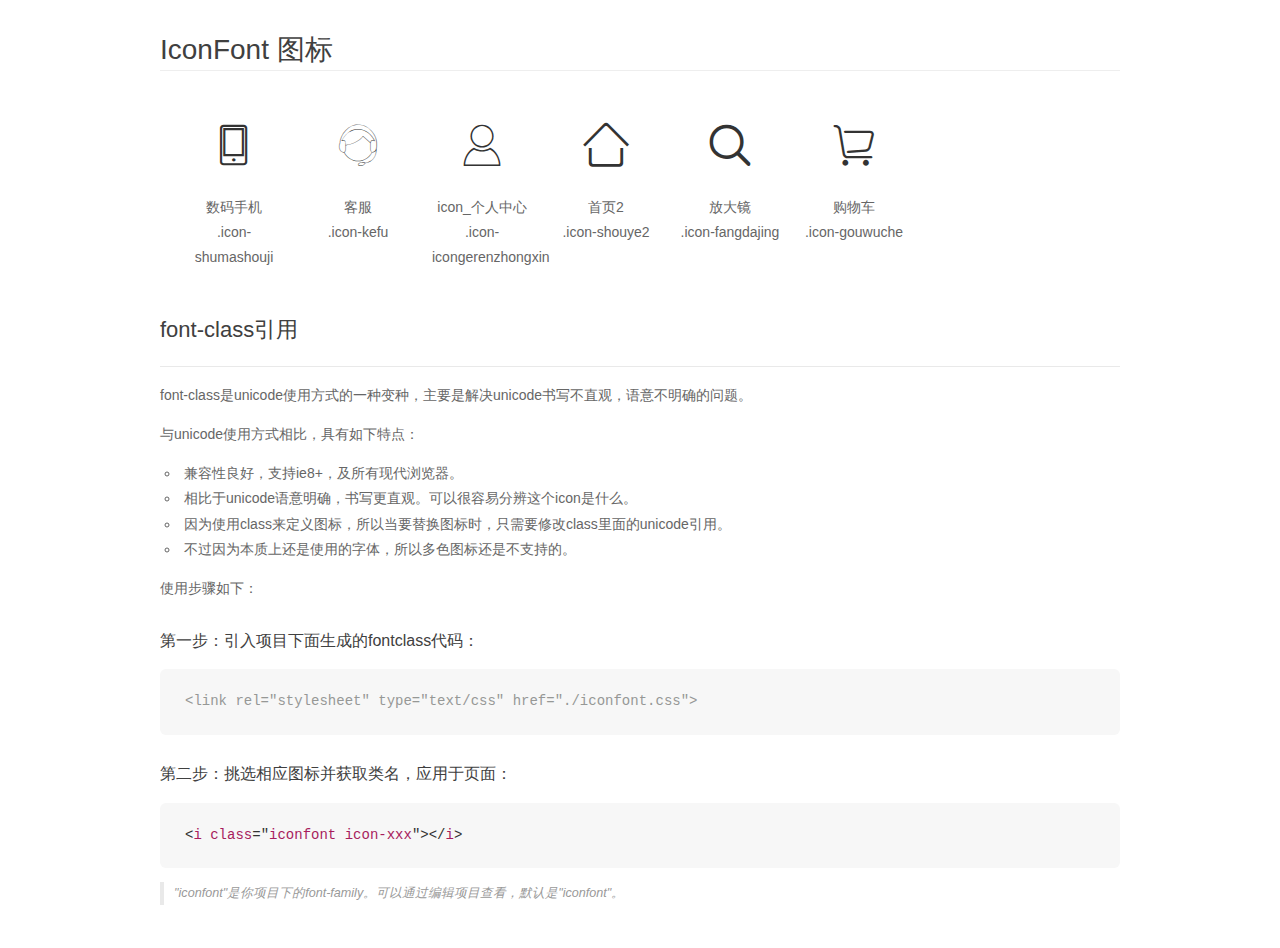
==== font/demo_fontclass.html @ 1be8b359 "first update" ====
<!DOCTYPE html>
<html>
<head>
    <meta charset="utf-8"/>
    <title>IconFont</title>
    <link rel="stylesheet" href="demo.css">
    <link rel="stylesheet" href="iconfont.css">
</head>
<body>
    <div class="main markdown">
        <h1>IconFont 图标</h1>
        <ul class="icon_lists clear">
            
                <li>
                <i class="icon iconfont icon-shumashouji"></i>
                    <div class="name">数码手机</div>
                    <div class="fontclass">.icon-shumashouji</div>
                </li>
            
                <li>
                <i class="icon iconfont icon-kefu"></i>
                    <div class="name">客服</div>
                    <div class="fontclass">.icon-kefu</div>
                </li>
            
                <li>
                <i class="icon iconfont icon-icongerenzhongxin"></i>
                    <div class="name">icon_个人中心</div>
                    <div class="fontclass">.icon-icongerenzhongxin</div>
                </li>
            
                <li>
                <i class="icon iconfont icon-shouye2"></i>
                    <div class="name">首页2</div>
                    <div class="fontclass">.icon-shouye2</div>
                </li>
            
                <li>
                <i class="icon iconfont icon-fangdajing"></i>
                    <div class="name">放大镜</div>
                    <div class="fontclass">.icon-fangdajing</div>
                </li>
            
                <li>
                <i class="icon iconfont icon-gouwuche"></i>
                    <div class="name">购物车</div>
                    <div class="fontclass">.icon-gouwuche</div>
                </li>
            
        </ul>

        <h2 id="font-class-">font-class引用</h2>
        <hr>

        <p>font-class是unicode使用方式的一种变种，主要是解决unicode书写不直观，语意不明确的问题。</p>
        <p>与unicode使用方式相比，具有如下特点：</p>
        <ul>
        <li>兼容性良好，支持ie8+，及所有现代浏览器。</li>
        <li>相比于unicode语意明确，书写更直观。可以很容易分辨这个icon是什么。</li>
        <li>因为使用class来定义图标，所以当要替换图标时，只需要修改class里面的unicode引用。</li>
        <li>不过因为本质上还是使用的字体，所以多色图标还是不支持的。</li>
        </ul>
        <p>使用步骤如下：</p>
        <h3 id="-fontclass-">第一步：引入项目下面生成的fontclass代码：</h3>


        <pre><code class="lang-js hljs javascript"><span class="hljs-comment">&lt;link rel="stylesheet" type="text/css" href="./iconfont.css"&gt;</span></code></pre>
        <h3 id="-">第二步：挑选相应图标并获取类名，应用于页面：</h3>
        <pre><code class="lang-css hljs">&lt;<span class="hljs-selector-tag">i</span> <span class="hljs-selector-tag">class</span>="<span class="hljs-selector-tag">iconfont</span> <span class="hljs-selector-tag">icon-xxx</span>"&gt;&lt;/<span class="hljs-selector-tag">i</span>&gt;</code></pre>
        <blockquote>
        <p>"iconfont"是你项目下的font-family。可以通过编辑项目查看，默认是"iconfont"。</p>
        </blockquote>
    </div>
</body>
</html>
---- font/demo.css ----
*{margin: 0;padding: 0;list-style: none;}
/*
KISSY CSS Reset
理念：1. reset 的目的不是清除浏览器的默认样式，这仅是部分工作。清除和重置是紧密不可分的。
2. reset 的目的不是让默认样式在所有浏览器下一致，而是减少默认样式有可能带来的问题。
3. reset 期望提供一套普适通用的基础样式。但没有银弹，推荐根据具体需求，裁剪和修改后再使用。
特色：1. 适应中文；2. 基于最新主流浏览器。
维护：玉伯<lifesinger@gmail.com>, 正淳<ragecarrier@gmail.com>
 */

/** 清除内外边距 **/
body, h1, h2, h3, h4, h5, h6, hr, p, blockquote, /* structural elements 结构元素 */
dl, dt, dd, ul, ol, li, /* list elements 列表元素 */
pre, /* text formatting elements 文本格式元素 */
form, fieldset, legend, button, input, textarea, /* form elements 表单元素 */
th, td /* table elements 表格元素 */ {
  margin: 0;
  padding: 0;
}

/** 设置默认字体 **/
body,
button, input, select, textarea /* for ie */ {
  font: 12px/1.5 tahoma, arial, \5b8b\4f53, sans-serif;
}
h1, h2, h3, h4, h5, h6 { font-size: 100%; }
address, cite, dfn, em, var { font-style: normal; } /* 将斜体扶正 */
code, kbd, pre, samp { font-family: courier new, courier, monospace; } /* 统一等宽字体 */
small { font-size: 12px; } /* 小于 12px 的中文很难阅读，让 small 正常化 */

/** 重置列表元素 **/
ul, ol { list-style: none; }

/** 重置文本格式元素 **/
a { text-decoration: none; }
a:hover { text-decoration: underline; }


/** 重置表单元素 **/
legend { color: #000; } /* for ie6 */
fieldset, img { border: 0; } /* img 搭车：让链接里的 img 无边框 */
button, input, select, textarea { font-size: 100%; } /* 使得表单元素在 ie 下能继承字体大小 */
/* 注：optgroup 无法扶正 */

/** 重置表格元素 **/
table { border-collapse: collapse; border-spacing: 0; }

/* 清除浮动 */
.ks-clear:after, .clear:after {
  content: '\20';
  display: block;
  height: 0;
  clear: both;
}
.ks-clear, .clear {
  *zoom: 1;
}

.main {
  padding: 30px 100px;
width: 960px;
margin: 0 auto;
}
.main h1{font-size:36px; color:#333; text-align:left;margin-bottom:30px; border-bottom: 1px solid #eee;}

.helps{margin-top:40px;}
.helps pre{
  padding:20px;
  margin:10px 0;
  border:solid 1px #e7e1cd;
  background-color: #fffdef;
  overflow: auto;
}

.icon_lists{
  width: 100% !important;

}

.icon_lists li{
  float:left;
  width: 100px;
  height:180px;
  text-align: center;
  list-style: none !important;
}
.icon_lists .icon{
  font-size: 42px;
  line-height: 100px;
  margin: 10px 0;
  color:#333;
  -webkit-transition: font-size 0.25s ease-out 0s;
  -moz-transition: font-size 0.25s ease-out 0s;
  transition: font-size 0.25s ease-out 0s;

}
.icon_lists .icon:hover{
  font-size: 100px;
}



.markdown {
  color: #666;
  font-size: 14px;
  line-height: 1.8;
}

.highlight {
  line-height: 1.5;
}

.markdown img {
  vertical-align: middle;
  max-width: 100%;
}

.markdown h1 {
  color: #404040;
  font-weight: 500;
  line-height: 40px;
  margin-bottom: 24px;
}

.markdown h2,
.markdown h3,
.markdown h4,
.markdown h5,
.markdown h6 {
  color: #404040;
  margin: 1.6em 0 0.6em 0;
  font-weight: 500;
  clear: both;
}

.markdown h1 {
  font-size: 28px;
}

.markdown h2 {
  font-size: 22px;
}

.markdown h3 {
  font-size: 16px;
}

.markdown h4 {
  font-size: 14px;
}

.markdown h5 {
  font-size: 12px;
}

.markdown h6 {
  font-size: 12px;
}

.markdown hr {
  height: 1px;
  border: 0;
  background: #e9e9e9;
  margin: 16px 0;
  clear: both;
}

.markdown p,
.markdown pre {
  margin: 1em 0;
}

.markdown > p,
.markdown > blockquote,
.markdown > .highlight,
.markdown > ol,
.markdown > ul {
  width: 80%;
}

.markdown ul > li {
  list-style: circle;
}

.markdown > ul li,
.markdown blockquote ul > li {
  margin-left: 20px;
  padding-left: 4px;
}

.markdown > ul li p,
.markdown > ol li p {
  margin: 0.6em 0;
}

.markdown ol > li {
  list-style: decimal;
}

.markdown > ol li,
.markdown blockquote ol > li {
  margin-left: 20px;
  padding-left: 4px;
}

.markdown code {
  margin: 0 3px;
  padding: 0 5px;
  background: #eee;
  border-radius: 3px;
}

.markdown pre {
  border-radius: 6px;
  background: #f7f7f7;
  padding: 20px;
}

.markdown pre code {
  border: none;
  background: #f7f7f7;
  margin: 0;
}

.markdown strong,
.markdown b {
  font-weight: 600;
}

.markdown > table {
  border-collapse: collapse;
  border-spacing: 0px;
  empty-cells: show;
  border: 1px solid #e9e9e9;
  width: 95%;
  margin-bottom: 24px;
}

.markdown > table th {
  white-space: nowrap;
  color: #333;
  font-weight: 600;

}

.markdown > table th,
.markdown > table td {
  border: 1px solid #e9e9e9;
  padding: 8px 16px;
  text-align: left;
}

.markdown > table th {
  background: #F7F7F7;
}

.markdown blockquote {
  font-size: 90%;
  color: #999;
  border-left: 4px solid #e9e9e9;
  padding-left: 0.8em;
  margin: 1em 0;
  font-style: italic;
}

.markdown blockquote p {
  margin: 0;
}

.markdown .anchor {
  opacity: 0;
  transition: opacity 0.3s ease;
  margin-left: 8px;
}

.markdown .waiting {
  color: #ccc;
}

.markdown h1:hover .anchor,
.markdown h2:hover .anchor,
.markdown h3:hover .anchor,
.markdown h4:hover .anchor,
.markdown h5:hover .anchor,
.markdown h6:hover .anchor {
  opacity: 1;
  display: inline-block;
}

.markdown > br,
.markdown > p > br {
  clear: both;
}


.hljs {
  display: block;
  background: white;
  padding: 0.5em;
  color: #333333;
  overflow-x: auto;
}

.hljs-comment,
.hljs-meta {
  color: #969896;
}

.hljs-string,
.hljs-variable,
.hljs-template-variable,
.hljs-strong,
.hljs-emphasis,
.hljs-quote {
  color: #df5000;
}

.hljs-keyword,
.hljs-selector-tag,
.hljs-type {
  color: #a71d5d;
}

.hljs-literal,
.hljs-symbol,
.hljs-bullet,
.hljs-attribute {
  color: #0086b3;
}

.hljs-section,
.hljs-name {
  color: #63a35c;
}

.hljs-tag {
  color: #333333;
}

.hljs-title,
.hljs-attr,
.hljs-selector-id,
.hljs-selector-class,
.hljs-selector-attr,
.hljs-selector-pseudo {
  color: #795da3;
}

.hljs-addition {
  color: #55a532;
  background-color: #eaffea;
}

.hljs-deletion {
  color: #bd2c00;
  background-color: #ffecec;
}

.hljs-link {
  text-decoration: underline;
}

pre{
  background: #fff;
}
---- font/iconfont.css ----
@font-face {font-family: "iconfont";
  src: url('iconfont.eot?t=1530709563068'); /* IE9*/
  src: url('iconfont.eot?t=1530709563068#iefix') format('embedded-opentype'), /* IE6-IE8 */
  url('[data-uri]') format('woff'),
  url('iconfont.ttf?t=1530709563068') format('truetype'), /* chrome, firefox, opera, Safari, Android, iOS 4.2+*/
  url('iconfont.svg?t=1530709563068#iconfont') format('svg'); /* iOS 4.1- */
}

.iconfont {
  font-family:"iconfont" !important;
  font-size:16px;
  font-style:normal;
  -webkit-font-smoothing: antialiased;
  -moz-osx-font-smoothing: grayscale;
}

.icon-shumashouji:before { content: "\e600"; }

.icon-kefu:before { content: "\e61a"; }

.icon-icongerenzhongxin:before { content: "\e629"; }

.icon-shouye2:before { content: "\e606"; }

.icon-fangdajing:before { content: "\e6e4"; }

.icon-gouwuche:before { content: "\e605"; }
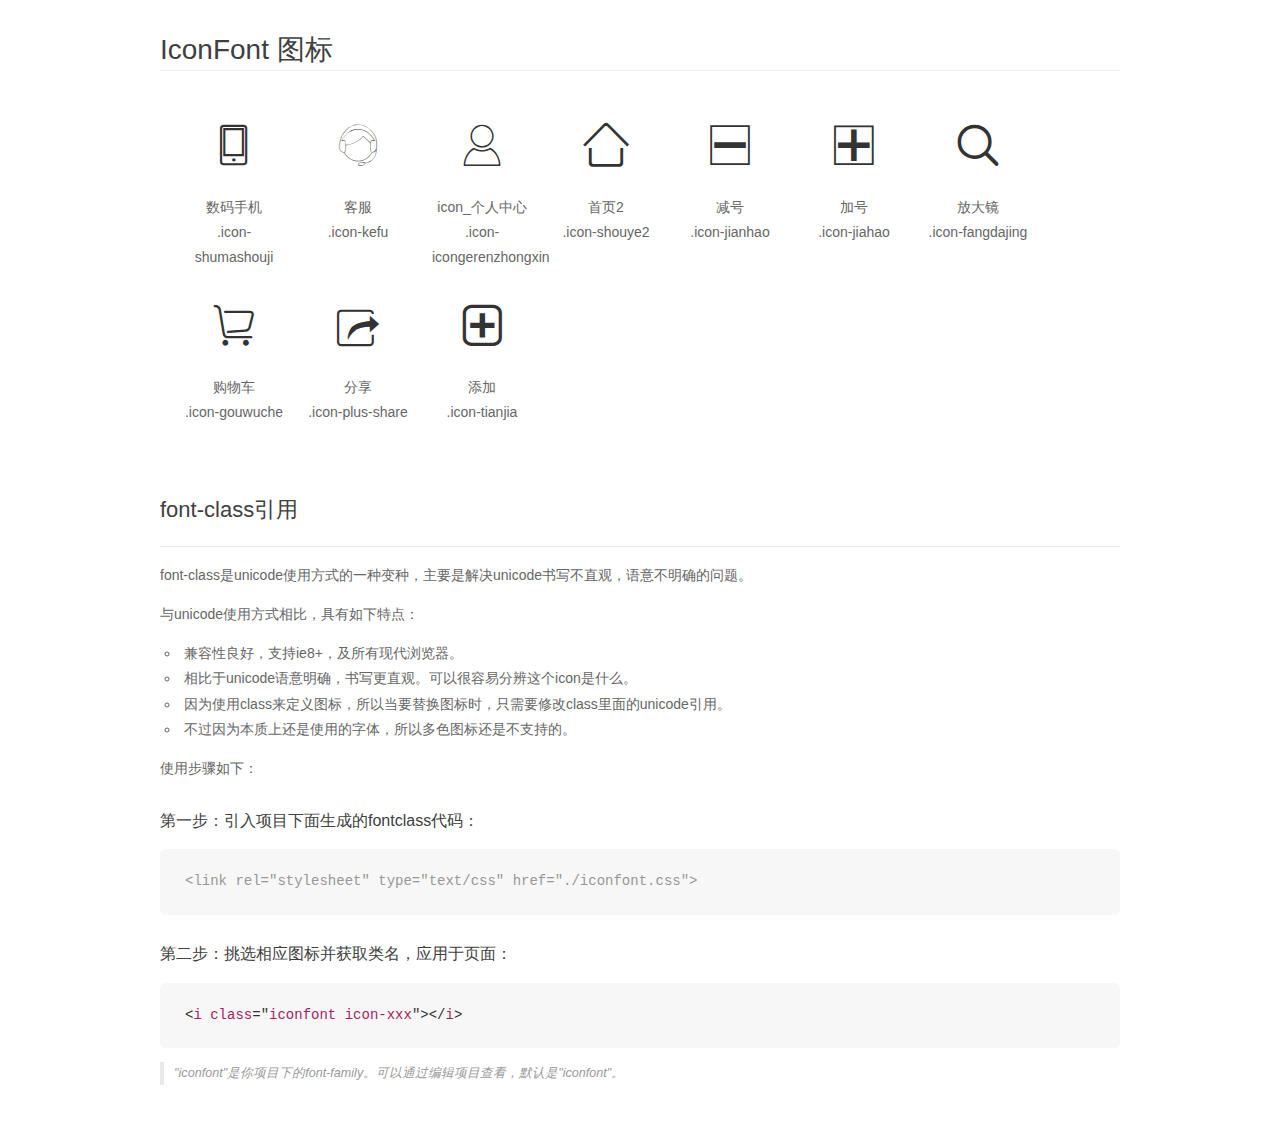
==== commit 5d82052f: "detailstop" ====
--- a/font/demo_fontclass.html
+++ b/font/demo_fontclass.html
@@ -37,6 +37,18 @@
                 </li>
             
                 <li>
+                <i class="icon iconfont icon-jianhao"></i>
+                    <div class="name">减号</div>
+                    <div class="fontclass">.icon-jianhao</div>
+                </li>
+            
+                <li>
+                <i class="icon iconfont icon-jiahao"></i>
+                    <div class="name">加号</div>
+                    <div class="fontclass">.icon-jiahao</div>
+                </li>
+            
+                <li>
                 <i class="icon iconfont icon-fangdajing"></i>
                     <div class="name">放大镜</div>
                     <div class="fontclass">.icon-fangdajing</div>
@@ -46,6 +58,18 @@
                 <i class="icon iconfont icon-gouwuche"></i>
                     <div class="name">购物车</div>
                     <div class="fontclass">.icon-gouwuche</div>
+                </li>
+            
+                <li>
+                <i class="icon iconfont icon-plus-share"></i>
+                    <div class="name">分享</div>
+                    <div class="fontclass">.icon-plus-share</div>
+                </li>
+            
+                <li>
+                <i class="icon iconfont icon-tianjia"></i>
+                    <div class="name">添加</div>
+                    <div class="fontclass">.icon-tianjia</div>
                 </li>
             
         </ul>
--- a/font/iconfont.css
+++ b/font/iconfont.css
@@ -1,10 +1,10 @@
 
 @font-face {font-family: "iconfont";
-  src: url('iconfont.eot?t=1530709563068'); /* IE9*/
-  src: url('iconfont.eot?t=1530709563068#iefix') format('embedded-opentype'), /* IE6-IE8 */
-  url('[data-uri]') format('woff'),
-  url('iconfont.ttf?t=1530709563068') format('truetype'), /* chrome, firefox, opera, Safari, Android, iOS 4.2+*/
-  url('iconfont.svg?t=1530709563068#iconfont') format('svg'); /* iOS 4.1- */
+  src: url('iconfont.eot?t=1531128101382'); /* IE9*/
+  src: url('iconfont.eot?t=1531128101382#iefix') format('embedded-opentype'), /* IE6-IE8 */
+  url('[data-uri]') format('woff'),
+  url('iconfont.ttf?t=1531128101382') format('truetype'), /* chrome, firefox, opera, Safari, Android, iOS 4.2+*/
+  url('iconfont.svg?t=1531128101382#iconfont') format('svg'); /* iOS 4.1- */
 }
 
 .iconfont {
@@ -23,7 +23,15 @@
 
 .icon-shouye2:before { content: "\e606"; }
 
+.icon-jianhao:before { content: "\e688"; }
+
+.icon-jiahao:before { content: "\e689"; }
+
 .icon-fangdajing:before { content: "\e6e4"; }
 
 .icon-gouwuche:before { content: "\e605"; }
 
+.icon-plus-share:before { content: "\e742"; }
+
+.icon-tianjia:before { content: "\e603"; }
+
